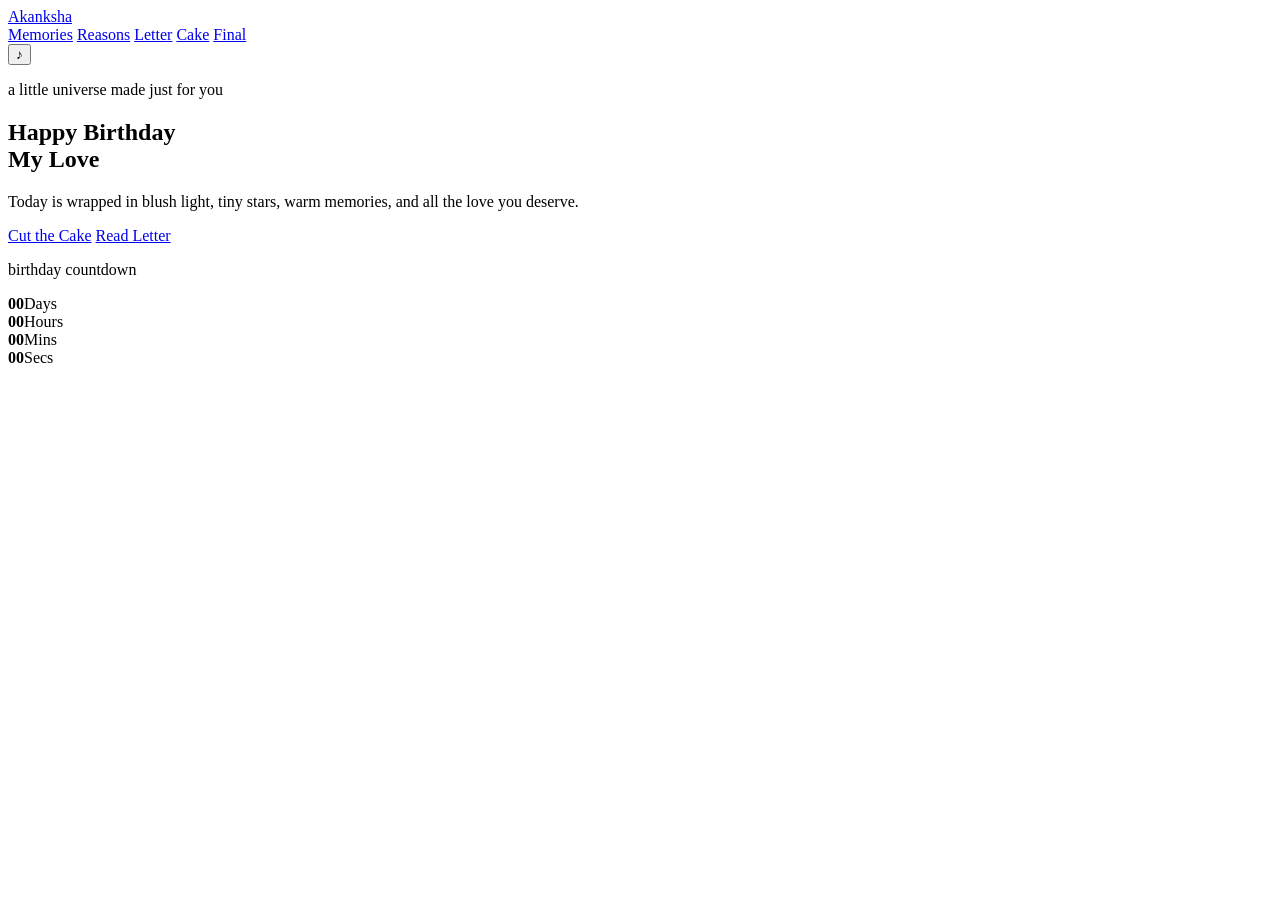
==== index.html @ 194a8d21 "Add index.html for birthday celebration page" ====
<!DOCTYPE html>
<html lang="en">
<head>
  <meta charset="UTF-8" />
  <meta name="viewport" content="width=device-width, initial-scale=1.0" />
  <title>Happy Birthday Akanksha</title>
  <link rel="preconnect" href="https://fonts.googleapis.com" />
  <link rel="preconnect" href="https://fonts.gstatic.com" crossorigin />
  <link href="https://fonts.googleapis.com/css2?family=Cormorant+Garamond:wght@400;500;600;700&family=Dancing+Script:wght@500;600;700&family=Poppins:wght@300;400;500;600;700&display=swap" rel="stylesheet" />
  <link rel="stylesheet" href="style.css" />
</head>
<body style="--hero-image: url('assets/ak.jpeg');">
  <div class="cursor-glow"></div>
  <div class="floating-bg"></div>

  <nav class="navbar glass">
    <a href="index.html" class="logo">Akanksha</a>
    <div class="nav-links">
      <a href="memories.html">Memories</a>
      <a href="reasons.html">Reasons</a>
      <a href="letter.html">Letter</a>
      <a href="cake.html">Cake</a>
      <a href="final.html">Final</a>
    </div>
  </nav>

  <button class="music-btn" id="musicBtn">♪</button>

  <main class="hero page-section">
    <div class="hero-overlay"></div>
    <section class="hero-content reveal">
      <p class="script-text">a little universe made just for you</p>
      <h1>Happy Birthday<br><span>My Love</span></h1>
      <p class="hero-desc">Today is wrapped in blush light, tiny stars, warm memories, and all the love you deserve.</p>
      <div class="hero-actions">
        <a class="btn primary" href="cake.html">Cut the Cake</a>
        <a class="btn ghost" href="letter.html">Read Letter</a>
      </div>
    </section>

    <aside class="countdown-card glass reveal delay-1">
      <p class="script-text">birthday countdown</p>
      <div class="countdown" id="countdown">
        <div><strong id="days">00</strong><span>Days</span></div>
        <div><strong id="hours">00</strong><span>Hours</span></div>
        <div><strong id="mins">00</strong><span>Mins</span></div>
        <div><strong id="secs">00</strong><span>Secs</span></div>
      </div>
    </aside>
  </main>

  <script src="script.js"></script>
</body>
</html>
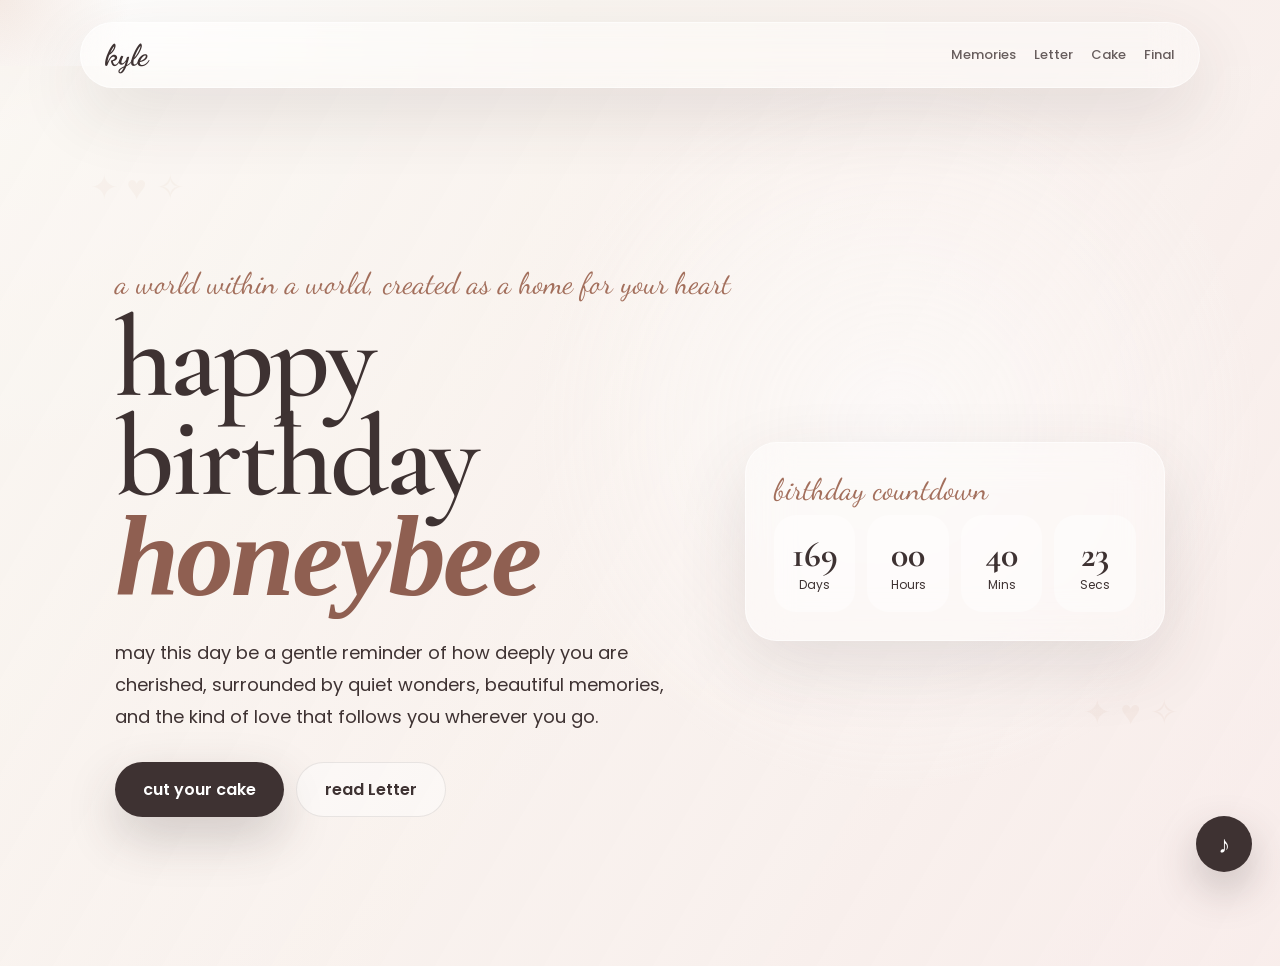
==== commit 31f407cf: "Update index.html" ====
--- a/index.html
+++ b/index.html
@@ -3,7 +3,7 @@
 <head>
   <meta charset="UTF-8" />
   <meta name="viewport" content="width=device-width, initial-scale=1.0" />
-  <title>Happy Birthday Akanksha</title>
+  <title>happy birthday, my baby boy kyle</title></title>
   <link rel="preconnect" href="https://fonts.googleapis.com" />
   <link rel="preconnect" href="https://fonts.gstatic.com" crossorigin />
   <link href="https://fonts.googleapis.com/css2?family=Cormorant+Garamond:wght@400;500;600;700&family=Dancing+Script:wght@500;600;700&family=Poppins:wght@300;400;500;600;700&display=swap" rel="stylesheet" />
@@ -14,10 +14,9 @@
   <div class="floating-bg"></div>
 
   <nav class="navbar glass">
-    <a href="index.html" class="logo">Akanksha</a>
+    <a href="index.html" class="logo">kyle</a>
     <div class="nav-links">
       <a href="memories.html">Memories</a>
-      <a href="reasons.html">Reasons</a>
       <a href="letter.html">Letter</a>
       <a href="cake.html">Cake</a>
       <a href="final.html">Final</a>
@@ -29,12 +28,12 @@
   <main class="hero page-section">
     <div class="hero-overlay"></div>
     <section class="hero-content reveal">
-      <p class="script-text">a little universe made just for you</p>
-      <h1>Happy Birthday<br><span>My Love</span></h1>
-      <p class="hero-desc">Today is wrapped in blush light, tiny stars, warm memories, and all the love you deserve.</p>
+      <p class="script-text">a world within a world, created as a home for your heart</p>
+      <h1>happy birthday<br><span>honeybee</span></h1>
+      <p class="hero-desc">may this day be a gentle reminder of how deeply you are cherished, surrounded by quiet wonders, beautiful memories, and the kind of love that follows you wherever you go.</p>
       <div class="hero-actions">
-        <a class="btn primary" href="cake.html">Cut the Cake</a>
-        <a class="btn ghost" href="letter.html">Read Letter</a>
+        <a class="btn primary" href="cake.html">cut your cake</a>
+        <a class="btn ghost" href="letter.html">read Letter</a>
       </div>
     </section>
 
--- a/style.css
+++ b/style.css
@@ -0,0 +1,1367 @@
+:root {
+  --warm-white: #f9f5f0;
+  --blush: #f8edeb;
+  --rose: #e8cfc1;
+  --champagne: #d8b4a0;
+  --cocoa: #3e3232;
+  --serif: "Cormorant Garamond", serif;
+  --script: "Dancing Script", cursive;
+  --body: "Poppins", sans-serif;
+}
+
+* {
+  box-sizing: border-box;
+  margin: 0;
+  padding: 0;
+}
+
+html {
+  scroll-behavior: smooth;
+}
+
+body {
+  min-height: 100vh;
+  overflow-x: hidden;
+  color: var(--cocoa);
+  font-family: var(--body);
+  background: radial-gradient(circle at top left, #fff 0%, var(--warm-white) 35%, var(--blush) 100%);
+}
+
+a {
+  color: inherit;
+  text-decoration: none;
+}
+
+button {
+  font: inherit;
+}
+
+.glass {
+  background: rgba(255, 255, 255, 0.35);
+  border: 1px solid rgba(255, 255, 255, 0.55);
+  backdrop-filter: blur(22px);
+  box-shadow: 0 24px 70px rgba(62, 50, 50, 0.12);
+}
+
+.navbar {
+  position: fixed;
+  top: 22px;
+  left: 50%;
+  z-index: 50;
+  width: min(1120px, 92%);
+  display: flex;
+  align-items: center;
+  justify-content: space-between;
+  padding: 14px 24px;
+  border-radius: 999px;
+  transform: translateX(-50%);
+}
+
+.logo {
+  font-family: var(--script);
+  font-size: 30px;
+  font-weight: 700;
+}
+
+.nav-links {
+  display: flex;
+  gap: 18px;
+  font-size: 13px;
+  font-weight: 500;
+}
+
+.nav-links a {
+  opacity: 0.78;
+  transition: 0.3s;
+}
+
+.nav-links a:hover {
+  color: #9f6a59;
+  opacity: 1;
+}
+
+.cursor-glow {
+  position: fixed;
+  z-index: 0;
+  width: 280px;
+  height: 280px;
+  border-radius: 50%;
+  pointer-events: none;
+  background: radial-gradient(circle, rgba(216, 180, 160, 0.28), transparent 65%);
+  transform: translate(-50%, -50%);
+}
+
+.floating-bg::before,
+.floating-bg::after {
+  content: "✦ ♥ ✧";
+  position: fixed;
+  z-index: 0;
+  color: rgba(216, 180, 160, 0.35);
+  font-size: 34px;
+  animation: float 8s infinite ease-in-out;
+}
+
+.floating-bg::before {
+  top: 18%;
+  left: 7%;
+}
+
+.floating-bg::after {
+  right: 8%;
+  bottom: 18%;
+  animation-delay: 2s;
+}
+
+.hero,
+.page-section {
+  min-height: 100vh;
+}
+
+.hero {
+  position: relative;
+  display: grid;
+  grid-template-columns: 1.2fr 0.8fr;
+  align-items: center;
+  padding: 120px 9% 70px;
+  background: linear-gradient(120deg, rgba(249, 245, 240, 0.78), rgba(248, 237, 235, 0.65)), var(--hero-image) center/cover;
+}
+
+.hero-overlay {
+  position: absolute;
+  inset: 0;
+  background: radial-gradient(circle at 70% 40%, rgba(255, 255, 255, 0.55), transparent 35%);
+}
+
+.hero-content,
+.countdown-card {
+  position: relative;
+  z-index: 2;
+}
+
+.script-text {
+  margin-bottom: 8px;
+  color: #a36f5c;
+  font-family: var(--script);
+  font-size: 30px;
+}
+
+.hero h1,
+.sub-hero h1,
+.final-page h1,
+.cake-page h1 {
+  font-family: var(--serif);
+  font-size: clamp(62px, 9vw, 128px);
+  font-weight: 600;
+  line-height: 0.86;
+  letter-spacing: -3px;
+}
+
+.hero h1 span {
+  color: #8f5f51;
+  font-style: italic;
+}
+
+.hero-desc {
+  max-width: 560px;
+  margin: 28px 0;
+  font-size: 18px;
+  line-height: 1.8;
+}
+
+.btn {
+  display: inline-flex;
+  align-items: center;
+  justify-content: center;
+  margin-right: 12px;
+  padding: 14px 28px;
+  border-radius: 999px;
+  font-weight: 600;
+  transition: 0.3s;
+}
+
+.primary {
+  color: #fff;
+  background: var(--cocoa);
+  box-shadow: 0 20px 50px rgba(62, 50, 50, 0.22);
+}
+
+.ghost {
+  background: rgba(255, 255, 255, 0.42);
+  border: 1px solid rgba(62, 50, 50, 0.1);
+}
+
+.btn:hover,
+.cut-cake-btn:hover {
+  transform: translateY(-4px);
+}
+
+.countdown-card {
+  max-width: 420px;
+  padding: 28px;
+  border-radius: 32px;
+}
+
+.countdown {
+  display: grid;
+  grid-template-columns: repeat(4, 1fr);
+  gap: 12px;
+}
+
+.countdown div {
+  padding: 18px 10px;
+  text-align: center;
+  background: rgba(255, 255, 255, 0.42);
+  border-radius: 22px;
+}
+
+.countdown strong {
+  font-family: var(--serif);
+  font-size: 36px;
+}
+
+.countdown span {
+  display: block;
+  font-size: 12px;
+}
+
+.music-btn {
+  position: fixed;
+  right: 28px;
+  bottom: 28px;
+  z-index: 60;
+  width: 56px;
+  height: 56px;
+  color: #fff;
+  font-size: 24px;
+  background: var(--cocoa);
+  border: 0;
+  border-radius: 50%;
+  box-shadow: 0 18px 42px rgba(62, 50, 50, 0.25);
+  cursor: pointer;
+}
+
+.sub-hero {
+  padding: 150px 8% 55px;
+  text-align: center;
+}
+
+.sub-hero p {
+  max-width: 680px;
+  margin: 10px auto 24px;
+}
+
+.masonry {
+  columns: 3 260px;
+  column-gap: 24px;
+  padding: 30px 8%;
+}
+
+.polaroid {
+  break-inside: avoid;
+  margin-bottom: 24px;
+  padding: 14px 14px 22px;
+  background: #fff;
+  border-radius: 24px;
+  box-shadow: 0 20px 55px rgba(62, 50, 50, 0.14);
+  transform: rotate(-1deg);
+  transition: 0.35s;
+}
+
+.polaroid:nth-child(even) {
+  transform: rotate(1.5deg);
+}
+
+.polaroid:hover {
+  transform: translateY(-8px) rotate(0);
+}
+
+.photo {
+  height: 260px;
+  border-radius: 18px;
+  background: linear-gradient(135deg, var(--rose), var(--champagne)) center/cover;
+}
+.photo video {
+  width: 100%;
+  height: 100%;
+  border-radius: 18px;
+  object-fit: cover;
+  display: block;
+}
+
+.tall .photo {
+  height: 390px;
+}
+
+.wide .photo {
+  height: 230px;
+}
+
+.polaroid p {
+  margin-top: 12px;
+  font-family: var(--script);
+  font-size: 25px;
+}
+
+.reason-grid {
+  display: grid;
+  grid-template-columns: repeat(auto-fit, minmax(210px, 1fr));
+  gap: 20px;
+  padding: 20px 8% 90px;
+}
+
+.reason-card {
+  height: 190px;
+  perspective: 900px;
+  cursor: pointer;
+}
+
+.reason-inner {
+  position: relative;
+  width: 100%;
+  height: 100%;
+  transition: 0.7s;
+  transform-style: preserve-3d;
+}
+
+.reason-card:hover .reason-inner,
+.reason-card:focus-within .reason-inner {
+  transform: rotateY(180deg);
+}
+
+.reason-front,
+.reason-back {
+  position: absolute;
+  inset: 0;
+  display: grid;
+  place-items: center;
+  padding: 24px;
+  text-align: center;
+  border-radius: 28px;
+  backface-visibility: hidden;
+  box-shadow: 0 18px 45px rgba(62, 50, 50, 0.11);
+}
+
+.reason-front {
+  background: rgba(255, 255, 255, 0.5);
+}
+
+.reason-front h3 {
+  font-family: var(--serif);
+  font-size: 42px;
+}
+
+.reason-back {
+  color: #fff;
+  background-position: center;
+  background-size: cover;
+  transform: rotateY(180deg);
+  place-items: end center;
+  padding: 24px 20px 22px;
+}
+
+.reason-back p {
+  width: 100%;
+  margin: 0;
+  font-family: var(--script);
+  font-size: 25px;
+  line-height: 1.25;
+  text-shadow: 0 8px 24px rgba(0, 0, 0, 0.55);
+}
+
+.random-reason {
+  max-width: 560px;
+  margin: 22px auto 0;
+  padding: 20px;
+  border-radius: 28px;
+}
+
+.letter-page {
+  min-height: 100vh;
+  display: grid;
+  grid-template-columns: 0.8fr 1.2fr;
+  gap: 50px;
+  align-items: center;
+  padding: 150px 9% 70px;
+}
+
+.envelope {
+  position: relative;
+  height: 260px;
+  cursor: pointer;
+}
+
+.env-body {
+  position: absolute;
+  bottom: 0;
+  display: grid;
+  place-items: center;
+  width: 100%;
+  height: 180px;
+  border-radius: 18px;
+  background: linear-gradient(135deg, var(--rose), #fff);
+  box-shadow: 0 30px 70px rgba(62, 50, 50, 0.14);
+}
+
+.flap {
+  position: absolute;
+  top: 0;
+  left: 8%;
+  width: 84%;
+  height: 160px;
+  background: var(--champagne);
+  clip-path: polygon(50% 100%, 0 0, 100% 0);
+  transform-origin: top;
+  transition: 0.7s;
+}
+
+.envelope.open .flap {
+  transform: rotateX(180deg);
+}
+
+.letter-paper {
+  min-height: 500px;
+  padding: 46px;
+  background: #fffaf5;
+  border-radius: 34px;
+  box-shadow: 0 30px 80px rgba(62, 50, 50, 0.16);
+}
+
+.letter-paper h1 {
+  font-family: var(--serif);
+  font-size: 58px;
+}
+
+.letter-paper p:last-child {
+  font-size: 17px;
+  line-height: 2;
+}
+
+.night {
+  color: #fff;
+  background: radial-gradient(circle at top, #453636 0%, #191317 70%);
+}
+
+.cake-page,
+.final-page {
+  min-height: 100vh;
+  display: grid;
+  place-items: center;
+  padding: 150px 8% 70px;
+  text-align: center;
+}
+
+.final-page {
+  background: linear-gradient(rgba(25, 19, 23, 0.45), rgba(25, 19, 23, 0.86)), var(--final-image) center/cover;
+}
+
+.cake-page h1,
+.final-page h1 {
+  max-width: 900px;
+}
+
+
+.cake-section {
+  position: relative;
+  display: flex;
+  flex-direction: column;
+  align-items: center;
+  justify-content: center;
+  min-height: 62vh;
+  overflow: visible;
+}
+
+.cake-glow {
+  position: absolute;
+  width: 460px;
+  height: 460px;
+  border-radius: 50%;
+  background: radial-gradient(circle, rgba(255, 214, 186, 0.34), transparent 68%);
+  filter: blur(2px);
+}
+
+.cake-stage-text {
+  position: relative;
+  z-index: 8;
+  margin: 18px auto 28px;
+  max-width: 620px;
+  padding: 14px 22px;
+  border: 1px solid rgba(255, 255, 255, 0.32);
+  border-radius: 999px;
+  background: rgba(255, 255, 255, 0.13);
+  color: rgba(255, 255, 255, 0.88);
+  backdrop-filter: blur(14px);
+  font-size: 14px;
+}
+
+.cake {
+  position: relative;
+  width: 390px;
+  height: 330px;
+  margin-bottom: 38px;
+  overflow: visible;
+}
+
+.plate {
+  position: absolute;
+  left: 50%;
+  bottom: -18px;
+  width: 390px;
+  height: 34px;
+  border-radius: 50%;
+  background: rgba(255, 255, 255, 0.34);
+  transform: translateX(-50%);
+  box-shadow: 0 26px 45px rgba(0, 0, 0, 0.24);
+}
+
+.candles {
+  position: absolute;
+  top: 2px;
+  left: 50%;
+  z-index: 7;
+  display: flex;
+  gap: 28px;
+  transform: translateX(-50%);
+  transition: 0.85s ease;
+}
+
+.candle {
+  position: relative;
+  display: block;
+  width: 13px;
+  height: 58px;
+  margin-top: 24px;
+  border-radius: 8px;
+  background: repeating-linear-gradient(45deg, #fff 0 7px, #f7a7b5 7px 14px);
+  box-shadow: inset 0 -8px 12px rgba(0, 0, 0, 0.08);
+}
+
+.flame {
+  position: absolute;
+  top: -28px;
+  left: 50%;
+  width: 16px;
+  height: 30px;
+  border-radius: 50% 50% 45% 45%;
+  background: radial-gradient(circle at 50% 65%, #fff7a8 0 24%, #ffd166 25% 56%, #ff7b00 57% 100%);
+  transform: translateX(-50%);
+  box-shadow: 0 0 18px #ffb347, 0 0 36px rgba(255, 179, 71, 0.72);
+  animation: flicker 0.8s infinite alternate;
+  transform-origin: bottom center;
+  transition: 0.45s ease;
+}
+
+.smoke {
+  position: absolute;
+  top: -30px;
+  left: 50%;
+  width: 10px;
+  height: 10px;
+  border-radius: 50%;
+  background: rgba(255, 255, 255, 0.72);
+  opacity: 0;
+  filter: blur(3px);
+  transform: translateX(-50%) scale(0.3);
+}
+
+.cake.blow .flame {
+  opacity: 0;
+  transform: translateX(-50%) translateY(12px) scale(0.1) rotate(18deg);
+  box-shadow: none;
+}
+
+.cake.blow .smoke {
+  animation: smokeUp 1.45s ease-out forwards;
+}
+
+.cake.blow .candle:nth-child(2) .smoke {
+  animation-delay: 0.15s;
+}
+
+.cake.blow .candle:nth-child(3) .smoke {
+  animation-delay: 0.3s;
+}
+
+.cake-top,
+.cake-middle,
+.cake-bottom,
+.cake-slice {
+  position: absolute;
+  left: 50%;
+  border-radius: 22px;
+  transform: translateX(-50%);
+  transition: 0.9s cubic-bezier(0.22, 0.82, 0.22, 1);
+}
+
+.cake-top,
+.cake-middle,
+.cake-bottom {
+  z-index: 3;
+  box-shadow: 0 24px 42px rgba(0, 0, 0, 0.22);
+  overflow: hidden;
+}
+
+.cake-top::after,
+.cake-middle::after,
+.cake-bottom::after {
+  content: "";
+  position: absolute;
+  inset: 11px 18px auto;
+  height: 12px;
+  border-radius: 999px;
+  background: rgba(255, 255, 255, 0.38);
+}
+
+.cake-bottom {
+  bottom: 24px;
+  width: 330px;
+  height: 92px;
+  background: linear-gradient(135deg, #e8cfc1, #c8937a);
+}
+
+.cake-middle {
+  bottom: 104px;
+  width: 270px;
+  height: 84px;
+  background: linear-gradient(135deg, #f8edeb, #e7b7aa);
+}
+
+.cake-top {
+  bottom: 176px;
+  width: 210px;
+  height: 74px;
+  background: linear-gradient(135deg, #fff5f2, #f1c8bb);
+}
+
+.cut-line {
+  position: absolute;
+  left: 57%;
+  bottom: 24px;
+  z-index: 6;
+  width: 3px;
+  height: 228px;
+  border-radius: 999px;
+  background: rgba(255, 255, 255, 0.85);
+  opacity: 0;
+  transform: rotate(10deg) scaleY(0);
+  transform-origin: top;
+  box-shadow: 0 0 18px rgba(255, 255, 255, 0.65);
+}
+
+.cake.knife-in .cut-line {
+  opacity: 1;
+  animation: cutTrace 0.75s ease-in-out forwards;
+}
+
+.cake-slice {
+  z-index: 5;
+  right: 20px;
+  left: auto;
+  bottom: 24px;
+  width: 126px;
+  height: 225px;
+  border-radius: 18px 22px 20px 18px;
+  background: linear-gradient(135deg, #fff5f2 0 30%, #f8edeb 30% 63%, #e8cfc1 63% 100%);
+  clip-path: polygon(13% 0, 100% 13%, 78% 100%, 0 100%);
+  opacity: 0;
+  transform: translateX(-12px) rotate(0deg) scale(0.97);
+  box-shadow: 0 28px 48px rgba(0, 0, 0, 0.25);
+}
+
+.cake-slice::before {
+  content: "";
+  position: absolute;
+  inset: 0;
+  background: radial-gradient(circle at 62% 38%, rgba(195, 92, 92, 0.65) 0 4px, transparent 5px),
+    radial-gradient(circle at 48% 72%, rgba(195, 92, 92, 0.55) 0 4px, transparent 5px);
+}
+
+.knife {
+  position: absolute;
+  top: 0;
+  right: -170px;
+  z-index: 9;
+  width: 218px;
+  height: 44px;
+  opacity: 0;
+  transform: translate(80px, -20px) rotate(-34deg);
+  transform-origin: right center;
+  transition: 1s cubic-bezier(0.22, 0.82, 0.22, 1);
+}
+
+.knife-blade {
+  position: absolute;
+  left: 0;
+  top: 12px;
+  width: 158px;
+  height: 18px;
+  border-radius: 999px 4px 4px 999px;
+  background: linear-gradient(90deg, #ffffff, #d7d7d7 55%, #9e9e9e);
+  box-shadow: 0 14px 28px rgba(0, 0, 0, 0.25);
+}
+
+.knife-blade::before {
+  content: "";
+  position: absolute;
+  left: 4px;
+  top: 3px;
+  width: 120px;
+  height: 4px;
+  border-radius: 999px;
+  background: rgba(255, 255, 255, 0.8);
+}
+
+.knife-handle {
+  position: absolute;
+  right: 0;
+  top: 5px;
+  width: 68px;
+  height: 32px;
+  border-radius: 999px;
+  background: linear-gradient(135deg, #714948, #3e292d);
+  box-shadow: inset 8px 0 10px rgba(255, 255, 255, 0.08), 0 12px 24px rgba(0, 0, 0, 0.28);
+}
+
+.cake.knife-in .knife {
+  opacity: 1;
+  transform: translate(-205px, 128px) rotate(-21deg);
+}
+
+.cake.sliced .knife {
+  opacity: 0;
+  transform: translate(-245px, 170px) rotate(-12deg);
+}
+
+.cake.sliced .cake-top,
+.cake.sliced .cake-middle,
+.cake.sliced .cake-bottom {
+  clip-path: polygon(0 0, 62% 0, 52% 100%, 0 100%);
+}
+
+.cake.sliced .cake-slice {
+  opacity: 1;
+  transform: translate(78px, 34px) rotate(12deg) scale(1);
+}
+
+.cake.sliced .candles {
+  transform: translateX(-83%) translateY(-4px) rotate(-5deg);
+}
+
+.cut-cake-btn {
+  position: relative;
+  z-index: 8;
+  padding: 18px 40px;
+  color: #3e3232;
+  font-size: 18px;
+  font-weight: 600;
+  cursor: pointer;
+  background: rgba(255, 255, 255, 0.82);
+  border: 0;
+  border-radius: 50px;
+  box-shadow: 0 10px 30px rgba(0, 0, 0, 0.16);
+  transition: 0.4s;
+}
+
+.cut-cake-btn:hover {
+  transform: translateY(-4px) scale(1.03);
+}
+
+.cut-cake-btn:disabled {
+  cursor: default;
+  opacity: 0.92;
+  transform: none;
+}
+
+@keyframes smokeUp {
+  0% { opacity: 0; transform: translateX(-50%) translateY(0) scale(0.35); }
+  20% { opacity: 0.8; }
+  100% { opacity: 0; transform: translateX(-50%) translateY(-58px) scale(2.3); }
+}
+
+@keyframes cutTrace {
+  0% { transform: rotate(10deg) scaleY(0); }
+  100% { transform: rotate(10deg) scaleY(1); }
+}
+
+#confetti {
+  position: fixed;
+  inset: 0;
+  pointer-events: none;
+}
+
+.footer {
+  padding: 35px;
+  color: rgba(62, 50, 50, 0.68);
+  text-align: center;
+}
+
+.night .footer {
+  color: rgba(255, 255, 255, 0.65);
+}
+
+.reveal {
+  opacity: 0;
+  transform: translateY(24px);
+  animation: reveal 0.8s forwards;
+}
+
+.delay-1 {
+  animation-delay: 0.18s;
+}
+
+.delay-2 {
+  animation-delay: 0.34s;
+}
+
+@keyframes reveal {
+  to {
+    opacity: 1;
+    transform: none;
+  }
+}
+
+@keyframes float {
+  50% {
+    transform: translateY(-26px) rotate(8deg);
+  }
+}
+
+@keyframes flicker {
+  to {
+    transform: scale(1.15) translateY(-2px);
+    opacity: 0.84;
+  }
+}
+
+@media (max-width: 900px) {
+  .hero,
+  .letter-page {
+    grid-template-columns: 1fr;
+  }
+
+  .nav-links {
+    display: none;
+  }
+
+  .hero {
+    padding-top: 145px;
+  }
+
+  .hero h1,
+  .sub-hero h1,
+  .final-page h1,
+  .cake-page h1 {
+    font-size: 64px;
+  }
+
+  .countdown {
+    grid-template-columns: repeat(2, 1fr);
+  }
+
+  .cake {
+    transform: scale(0.86);
+  }
+}
+
+
+/* =========================================================
+   RESPONSIVE FIXES
+   Added to make the birthday website work nicely on laptops,
+   tablets, mobile phones, and very small screens.
+   ========================================================= */
+
+html {
+  -webkit-text-size-adjust: 100%;
+}
+
+body {
+  width: 100%;
+}
+
+img,
+video,
+canvas {
+  max-width: 100%;
+}
+
+main,
+header,
+section,
+footer,
+.navbar {
+  position: relative;
+}
+
+.hero-content,
+.countdown-card,
+.sub-hero,
+.masonry,
+.reason-grid,
+.letter-page,
+.cake-page,
+.final-page,
+.footer {
+  z-index: 1;
+}
+
+.navbar {
+  gap: 14px;
+}
+
+.nav-links {
+  min-width: 0;
+}
+
+.nav-links a {
+  white-space: nowrap;
+}
+
+.hero-actions {
+  display: flex;
+  flex-wrap: wrap;
+  gap: 12px;
+}
+
+.hero-actions .btn,
+.final-page .btn,
+.sub-hero .btn {
+  margin-right: 0;
+}
+
+.countdown-card {
+  width: 100%;
+  justify-self: center;
+}
+
+.masonry {
+  width: 100%;
+}
+
+.photo {
+  overflow: hidden;
+  background-position: center;
+  background-size: cover;
+}
+
+.reason-card:focus .reason-inner {
+  transform: rotateY(180deg);
+}
+
+.letter-paper,
+.random-reason,
+.countdown-card,
+.polaroid,
+.reason-front,
+.reason-back {
+  overflow-wrap: anywhere;
+}
+
+/* Laptop / small desktop */
+@media (max-width: 1100px) {
+  .hero {
+    grid-template-columns: 1fr 0.9fr;
+    gap: 36px;
+    padding-inline: 6%;
+  }
+
+  .letter-page {
+    gap: 34px;
+    padding-inline: 6%;
+  }
+
+  .cake-page,
+  .final-page {
+    padding-inline: 6%;
+  }
+}
+
+/* Tablet */
+@media (max-width: 900px) {
+  .navbar {
+    top: 14px;
+    width: min(720px, 94%);
+    align-items: center;
+  }
+
+  .nav-links {
+    display: flex;
+    gap: 12px;
+    max-width: 70%;
+    overflow-x: auto;
+    padding: 6px 2px 7px;
+    scrollbar-width: none;
+  }
+
+  .nav-links::-webkit-scrollbar {
+    display: none;
+  }
+
+  .nav-links a {
+    padding: 8px 12px;
+    border-radius: 999px;
+    background: rgba(255, 255, 255, 0.38);
+  }
+
+  .hero,
+  .letter-page {
+    grid-template-columns: 1fr;
+  }
+
+  .hero {
+    gap: 36px;
+    min-height: auto;
+    padding: 145px 6% 70px;
+    background-position: center top;
+  }
+
+  .hero h1,
+  .sub-hero h1,
+  .final-page h1,
+  .cake-page h1 {
+    font-size: clamp(52px, 12vw, 82px);
+    letter-spacing: -2px;
+  }
+
+  .countdown {
+    grid-template-columns: repeat(4, 1fr);
+  }
+
+  .sub-hero {
+    padding: 135px 6% 45px;
+  }
+
+  .masonry {
+    columns: 2 240px;
+    padding-inline: 6%;
+  }
+
+  .reason-grid {
+    grid-template-columns: repeat(auto-fit, minmax(180px, 1fr));
+    padding-inline: 6%;
+  }
+
+  .letter-page {
+    min-height: auto;
+    padding: 135px 6% 60px;
+  }
+
+  .envelope {
+    max-width: 460px;
+    width: 100%;
+    margin: 0 auto;
+  }
+
+  .letter-paper {
+    min-height: 360px;
+  }
+
+  .cake-page,
+  .final-page {
+    min-height: auto;
+    padding: 135px 6% 60px;
+  }
+
+  .cake-section {
+    min-height: 560px;
+  }
+
+  .cake {
+    transform: scale(0.86);
+    transform-origin: center top;
+  }
+}
+
+/* Mobile */
+@media (max-width: 640px) {
+  .glass {
+    backdrop-filter: blur(16px);
+  }
+
+  .navbar {
+    top: 10px;
+    width: 94%;
+    flex-direction: column;
+    justify-content: center;
+    padding: 12px 14px;
+    border-radius: 26px;
+  }
+
+  .logo {
+    font-size: 28px;
+    line-height: 1;
+  }
+
+  .nav-links {
+    width: 100%;
+    max-width: 100%;
+    justify-content: flex-start;
+    font-size: 12px;
+  }
+
+  .cursor-glow {
+    display: none;
+  }
+
+  .floating-bg::before,
+  .floating-bg::after {
+    font-size: 24px;
+    opacity: 0.65;
+  }
+
+  .hero {
+    min-height: 100svh;
+    padding: 150px 5% 46px;
+    text-align: center;
+  }
+
+  .script-text {
+    font-size: 25px;
+  }
+
+  .hero h1,
+  .sub-hero h1,
+  .final-page h1,
+  .cake-page h1 {
+    font-size: clamp(44px, 15vw, 62px);
+    line-height: 0.92;
+    letter-spacing: -1.4px;
+  }
+
+  .hero-desc {
+    margin: 22px auto;
+    font-size: 15px;
+    line-height: 1.75;
+  }
+
+  .hero-actions {
+    justify-content: center;
+  }
+
+  .btn {
+    width: min(100%, 280px);
+    padding: 13px 20px;
+  }
+
+  .countdown-card {
+    padding: 20px;
+    border-radius: 26px;
+  }
+
+  .countdown {
+    grid-template-columns: repeat(2, 1fr);
+    gap: 10px;
+  }
+
+  .countdown div {
+    padding: 14px 8px;
+    border-radius: 18px;
+  }
+
+  .countdown strong {
+    font-size: 31px;
+  }
+
+  .music-btn {
+    right: 18px;
+    bottom: 18px;
+    width: 50px;
+    height: 50px;
+    font-size: 22px;
+  }
+
+  .sub-hero {
+    padding: 145px 5% 35px;
+  }
+
+  .sub-hero p {
+    font-size: 14px;
+    line-height: 1.7;
+  }
+
+  .masonry {
+    columns: 1;
+    padding: 20px 5% 60px;
+  }
+
+  .polaroid {
+    margin-bottom: 18px;
+    border-radius: 22px;
+    transform: none;
+  }
+
+  .polaroid:nth-child(even),
+  .polaroid:hover {
+    transform: none;
+  }
+
+  .photo,
+  .wide .photo {
+    height: 245px;
+  }
+
+  .tall .photo {
+    height: 340px;
+  }
+
+  .reason-grid {
+    grid-template-columns: 1fr;
+    gap: 16px;
+    padding: 16px 5% 65px;
+  }
+
+  .reason-card {
+    height: 172px;
+  }
+
+  .reason-front,
+  .reason-back {
+    border-radius: 24px;
+  }
+
+  .reason-back p,
+  .polaroid p {
+    font-size: 23px;
+  }
+
+  .random-reason {
+    margin-top: 16px;
+    padding: 16px;
+    font-size: 14px;
+  }
+
+  .letter-page {
+    padding: 145px 5% 45px;
+    gap: 26px;
+  }
+
+  .envelope {
+    height: 220px;
+  }
+
+  .env-body {
+    height: 150px;
+  }
+
+  .flap {
+    height: 135px;
+  }
+
+  .letter-paper {
+    min-height: 330px;
+    padding: 28px 22px;
+    border-radius: 28px;
+  }
+
+  .letter-paper p:last-child {
+    font-size: 15px;
+    line-height: 1.9;
+  }
+
+  .cake-page,
+  .final-page {
+    padding: 145px 5% 48px;
+  }
+
+  .final-page p,
+  .cake-page p {
+    font-size: 14px;
+    line-height: 1.7;
+  }
+
+  .cake-section {
+    min-height: 500px;
+    width: 100%;
+  }
+
+  .cake-glow {
+    width: 320px;
+    height: 320px;
+  }
+
+  .cake-stage-text {
+    width: min(100%, 330px);
+    margin-bottom: 12px;
+    padding: 12px 16px;
+    white-space: normal;
+  }
+
+  .cake {
+    margin-bottom: -10px;
+    transform: scale(0.72);
+    transform-origin: center top;
+  }
+
+  .cut-cake-btn {
+    width: min(100%, 310px);
+    padding: 15px 22px;
+    font-size: 16px;
+  }
+
+  .footer {
+    padding: 25px 18px;
+    font-size: 13px;
+  }
+}
+
+/* Very small phones */
+@media (max-width: 380px) {
+  .navbar {
+    width: 96%;
+    padding-inline: 10px;
+  }
+
+  .nav-links a {
+    padding: 7px 10px;
+  }
+
+  .hero,
+  .sub-hero,
+  .letter-page,
+  .cake-page,
+  .final-page {
+    padding-inline: 4%;
+  }
+
+  .hero h1,
+  .sub-hero h1,
+  .final-page h1,
+  .cake-page h1 {
+    font-size: clamp(39px, 14vw, 50px);
+  }
+
+  .script-text {
+    font-size: 23px;
+  }
+
+  .photo,
+  .wide .photo {
+    height: 220px;
+  }
+
+  .tall .photo {
+    height: 300px;
+  }
+
+  .countdown strong {
+    font-size: 28px;
+  }
+
+  .cake-section {
+    min-height: 470px;
+  }
+
+  .cake {
+    transform: scale(0.64);
+    margin-bottom: -48px;
+  }
+}
+
+@media (prefers-reduced-motion: reduce) {
+  *,
+  *::before,
+  *::after {
+    scroll-behavior: auto !important;
+    animation-duration: 0.001ms !important;
+    animation-iteration-count: 1 !important;
+    transition-duration: 0.001ms !important;
+  }
+}
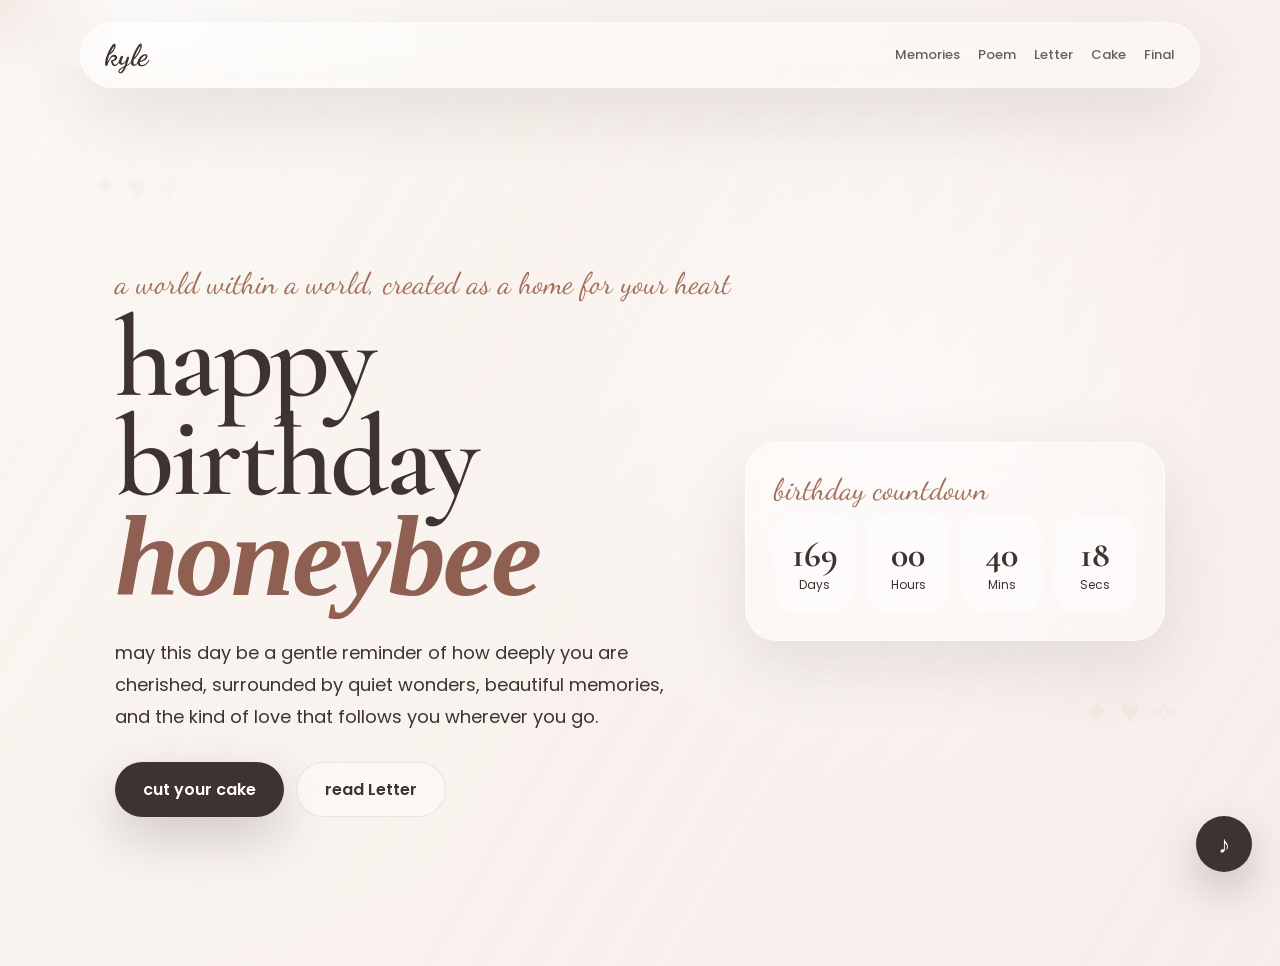
==== commit c1680e1e: "Update index.html" ====
--- a/index.html
+++ b/index.html
@@ -17,6 +17,7 @@
     <a href="index.html" class="logo">kyle</a>
     <div class="nav-links">
       <a href="memories.html">Memories</a>
+      <a href="memories.html">Poem</a>
       <a href="letter.html">Letter</a>
       <a href="cake.html">Cake</a>
       <a href="final.html">Final</a>
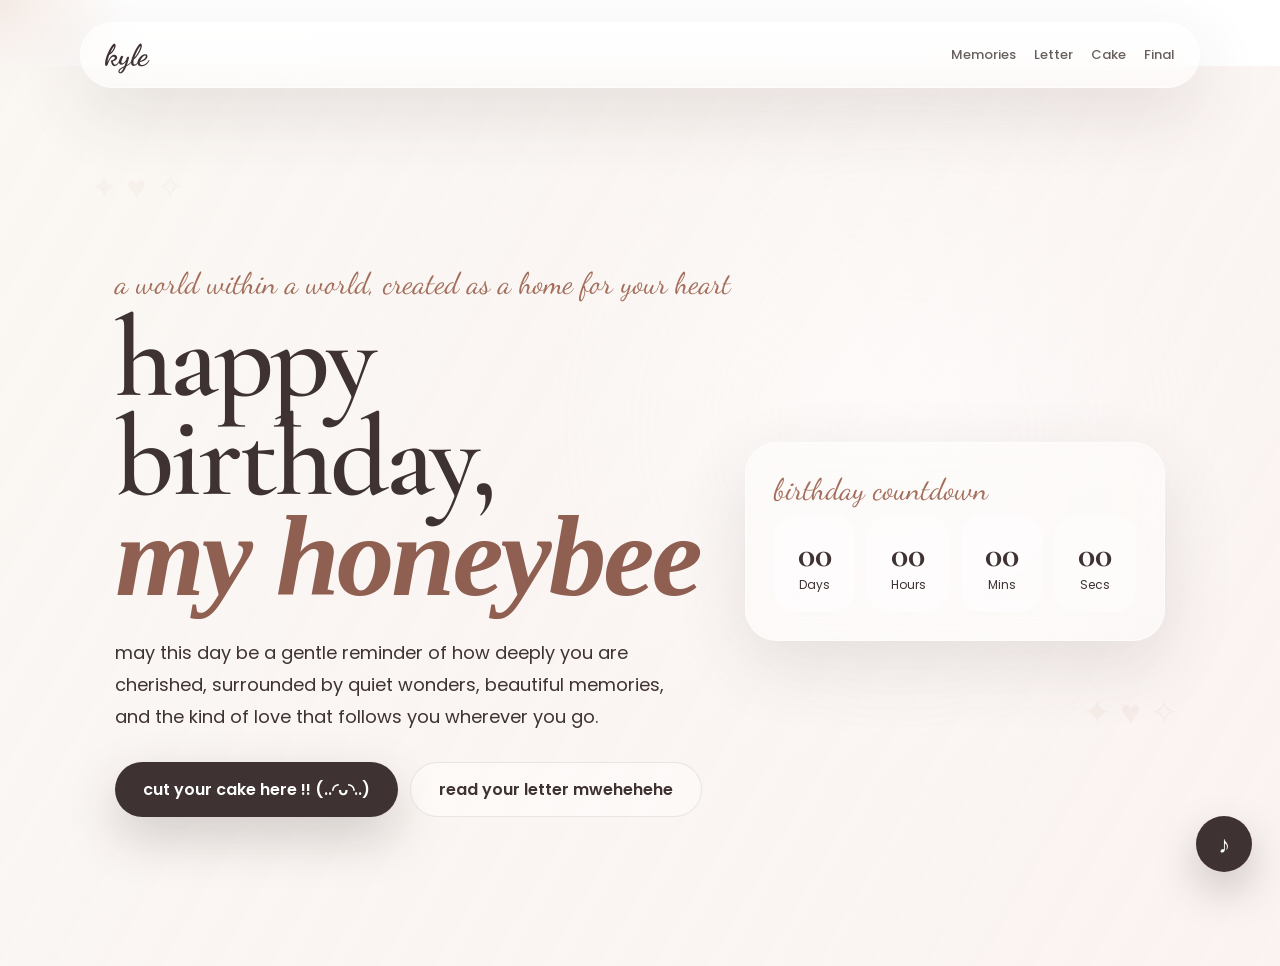
==== commit 9cade4eb: "Update index.html" ====
--- a/index.html
+++ b/index.html
@@ -17,7 +17,6 @@
     <a href="index.html" class="logo">kyle</a>
     <div class="nav-links">
       <a href="memories.html">Memories</a>
-      <a href="memories.html">Poem</a>
       <a href="letter.html">Letter</a>
       <a href="cake.html">Cake</a>
       <a href="final.html">Final</a>
@@ -30,11 +29,11 @@
     <div class="hero-overlay"></div>
     <section class="hero-content reveal">
       <p class="script-text">a world within a world, created as a home for your heart</p>
-      <h1>happy birthday<br><span>honeybee</span></h1>
+      <h1>happy birthday,<br><span>my honeybee</span></h1>
       <p class="hero-desc">may this day be a gentle reminder of how deeply you are cherished, surrounded by quiet wonders, beautiful memories, and the kind of love that follows you wherever you go.</p>
       <div class="hero-actions">
-        <a class="btn primary" href="cake.html">cut your cake</a>
-        <a class="btn ghost" href="letter.html">read Letter</a>
+        <a class="btn primary" href="cake.html">cut your cake here !! (..◜ᴗ◝..)</a>
+        <a class="btn ghost" href="letter.html">read your letter mwehehehe</a>
       </div>
     </section>
 
--- a/style.css
+++ b/style.css
@@ -1,5 +1,5 @@
 :root {
-  --warm-white: #f9f5f0;
+  --burgundy: #610505;
   --blush: #f8edeb;
   --rose: #e8cfc1;
   --champagne: #d8b4a0;
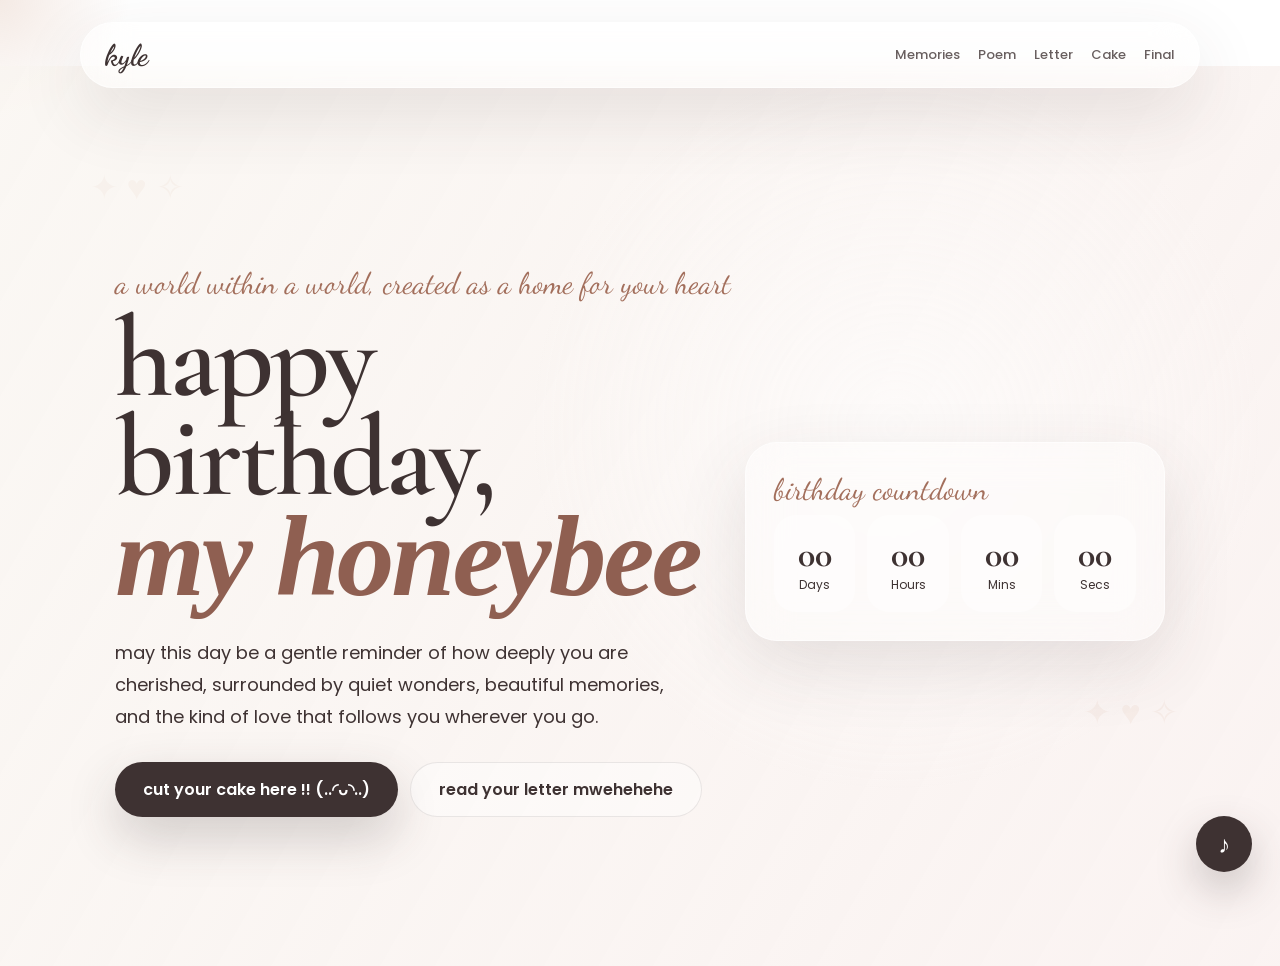
==== commit 2be9e6cc: "Update index.html" ====
--- a/index.html
+++ b/index.html
@@ -17,6 +17,7 @@
     <a href="index.html" class="logo">kyle</a>
     <div class="nav-links">
       <a href="memories.html">Memories</a>
+      <a href="poem.html">Poem</a>
       <a href="letter.html">Letter</a>
       <a href="cake.html">Cake</a>
       <a href="final.html">Final</a>
